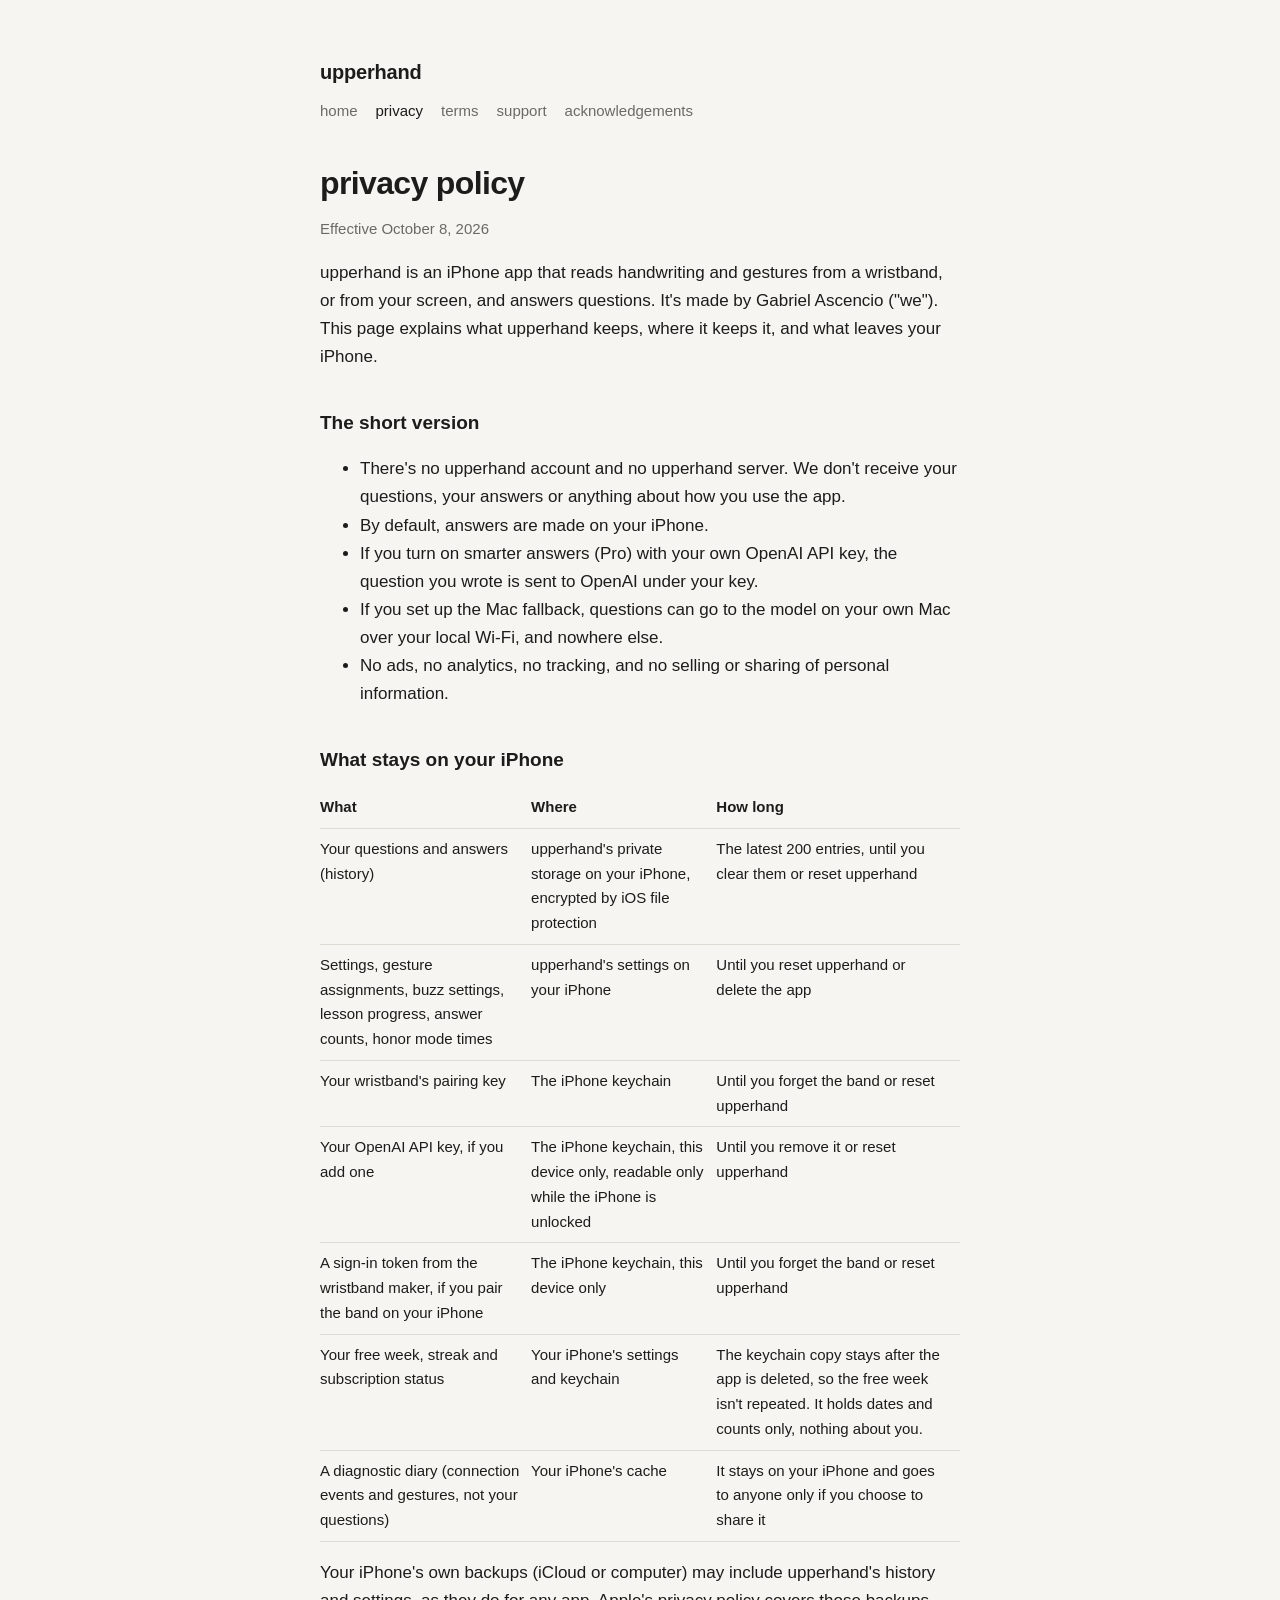
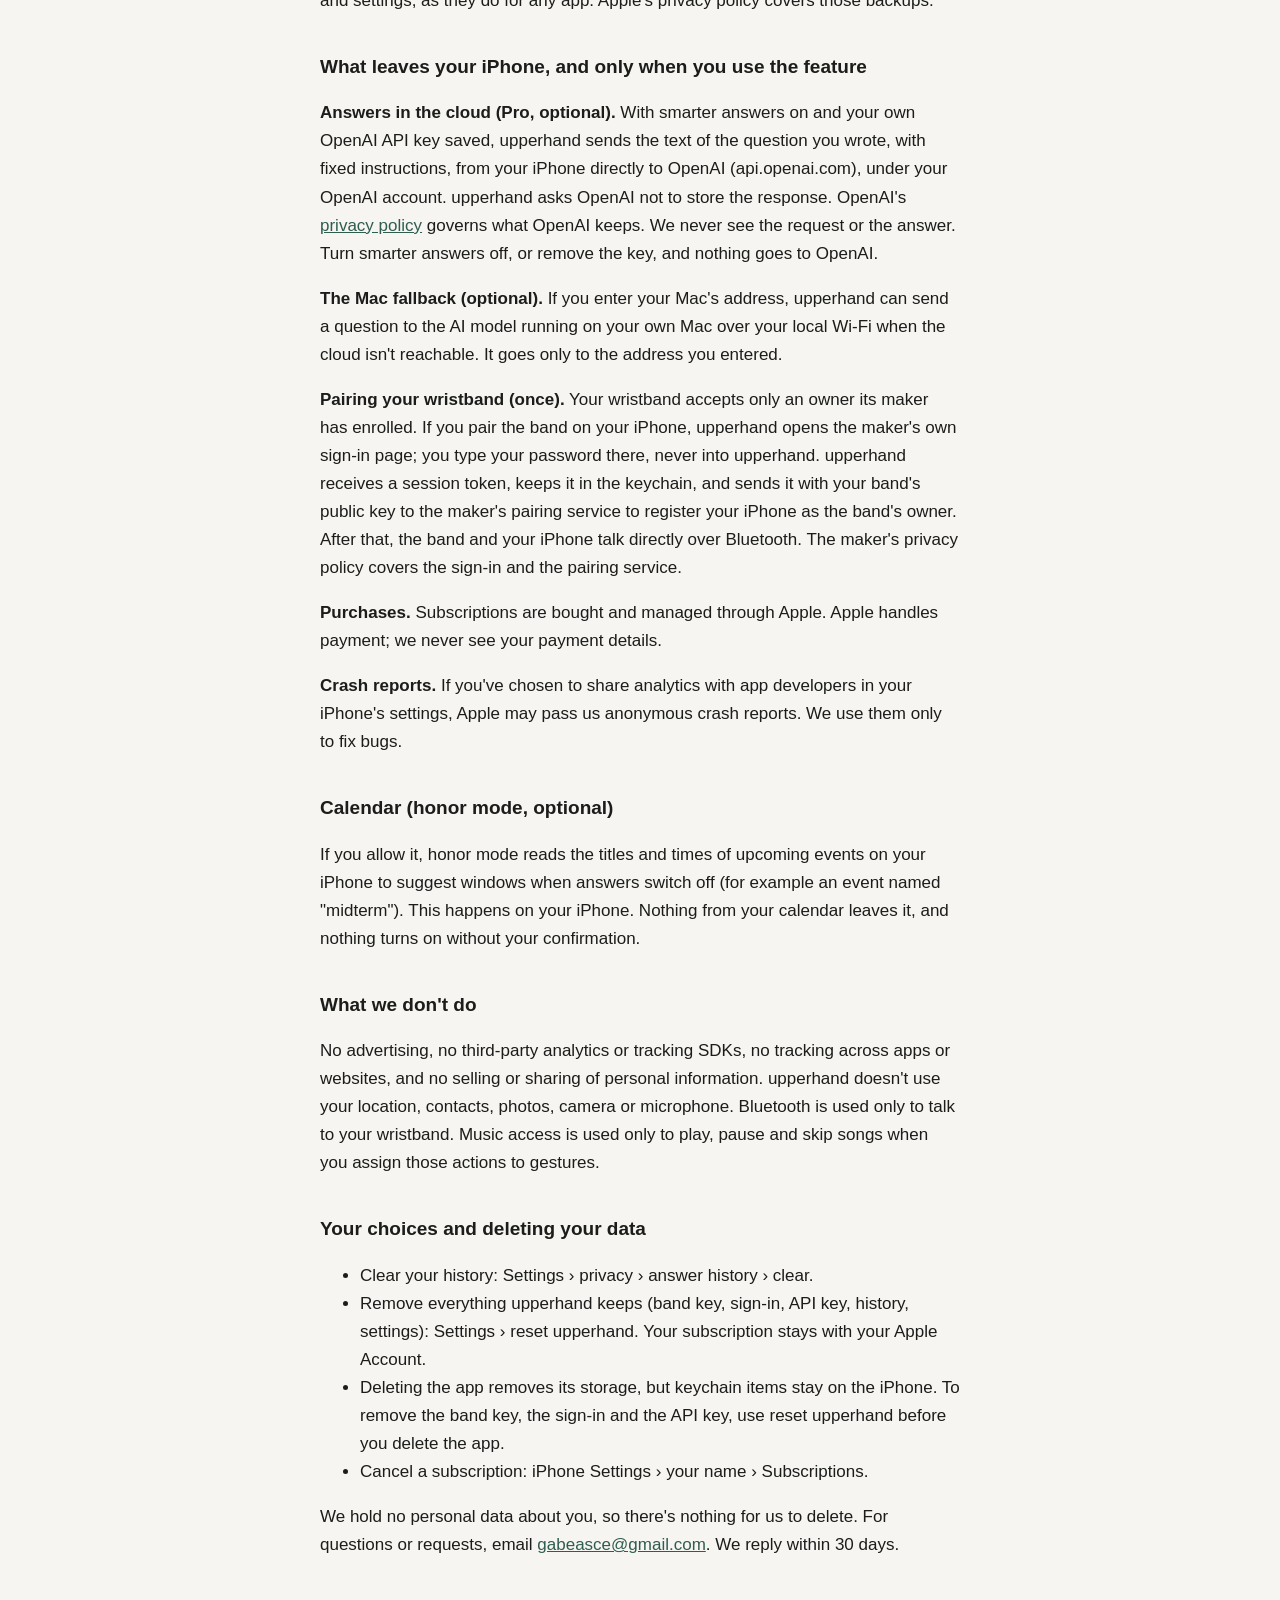
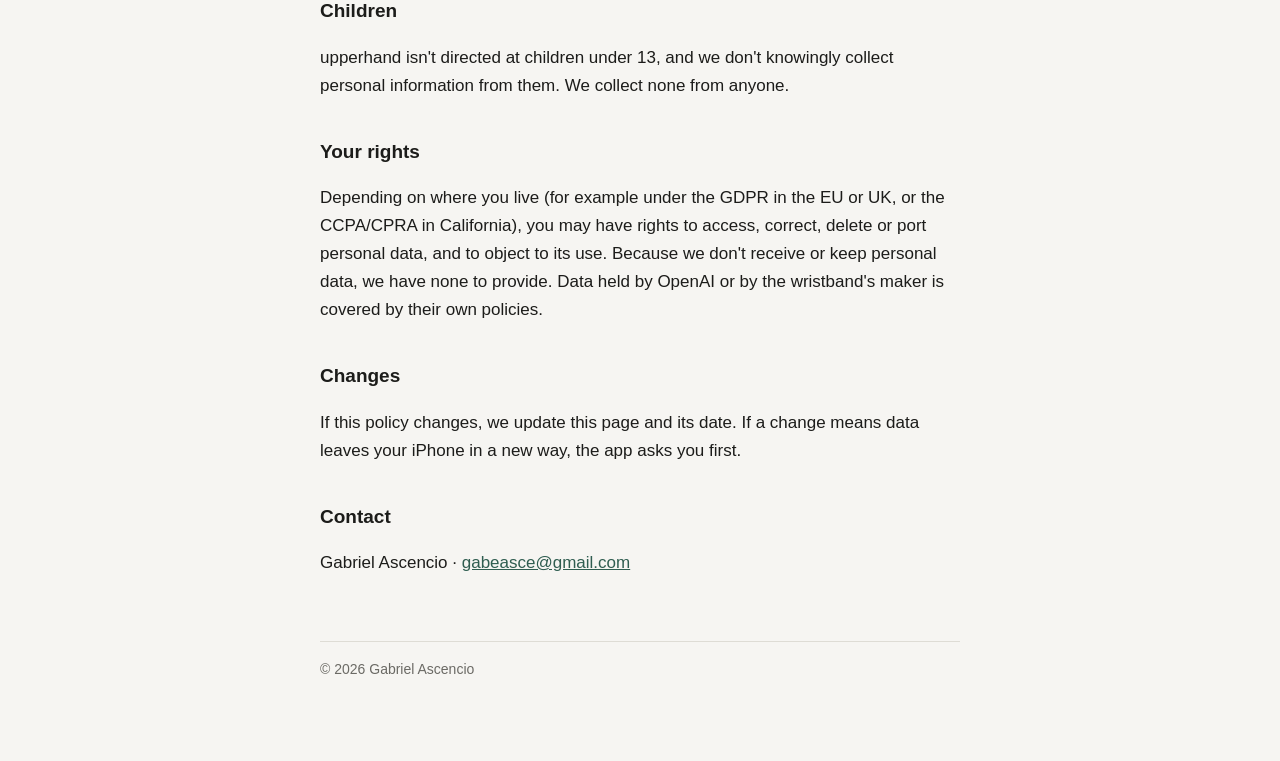
==== privacy.html @ 86aef57f "Add upperhand website: privacy, terms, support, acknowledgements" ====
<!doctype html>
<html lang="en"><head><meta charset="utf-8"><meta name="viewport" content="width=device-width,initial-scale=1">
<title>privacy policy · upperhand</title><link rel="stylesheet" href="style.css">
<style>table{border-collapse:collapse;width:100%;font-size:15px;margin:12px 0}th,td{text-align:left;vertical-align:top;padding:8px 10px 8px 0;border-bottom:1px solid var(--line)}th{font-weight:600}</style></head>
<body><main>
<header><a class="brand" href="./">upperhand</a></header>
<nav><a href="./">home</a><a href="privacy.html" aria-current="page">privacy</a><a href="terms.html">terms</a><a href="support.html">support</a><a href="acknowledgements.html">acknowledgements</a></nav>
<h1>privacy policy</h1>
<p class="muted">Effective October 8, 2026</p>
<p>upperhand is an iPhone app that reads handwriting and gestures from a wristband, or from your screen, and answers questions. It's made by Gabriel Ascencio ("we"). This page explains what upperhand keeps, where it keeps it, and what leaves your iPhone.</p>

<h2>The short version</h2>
<ul>
<li>There's no upperhand account and no upperhand server. We don't receive your questions, your answers or anything about how you use the app.</li>
<li>By default, answers are made on your iPhone.</li>
<li>If you turn on smarter answers (Pro) with your own OpenAI API key, the question you wrote is sent to OpenAI under your key.</li>
<li>If you set up the Mac fallback, questions can go to the model on your own Mac over your local Wi-Fi, and nowhere else.</li>
<li>No ads, no analytics, no tracking, and no selling or sharing of personal information.</li>
</ul>

<h2>What stays on your iPhone</h2>
<table>
<tr><th>What</th><th>Where</th><th>How long</th></tr>
<tr><td>Your questions and answers (history)</td><td>upperhand's private storage on your iPhone, encrypted by iOS file protection</td><td>The latest 200 entries, until you clear them or reset upperhand</td></tr>
<tr><td>Settings, gesture assignments, buzz settings, lesson progress, answer counts, honor mode times</td><td>upperhand's settings on your iPhone</td><td>Until you reset upperhand or delete the app</td></tr>
<tr><td>Your wristband's pairing key</td><td>The iPhone keychain</td><td>Until you forget the band or reset upperhand</td></tr>
<tr><td>Your OpenAI API key, if you add one</td><td>The iPhone keychain, this device only, readable only while the iPhone is unlocked</td><td>Until you remove it or reset upperhand</td></tr>
<tr><td>A sign-in token from the wristband maker, if you pair the band on your iPhone</td><td>The iPhone keychain, this device only</td><td>Until you forget the band or reset upperhand</td></tr>
<tr><td>Your free week, streak and subscription status</td><td>Your iPhone's settings and keychain</td><td>The keychain copy stays after the app is deleted, so the free week isn't repeated. It holds dates and counts only, nothing about you.</td></tr>
<tr><td>A diagnostic diary (connection events and gestures, not your questions)</td><td>Your iPhone's cache</td><td>It stays on your iPhone and goes to anyone only if you choose to share it</td></tr>
</table>
<p>Your iPhone's own backups (iCloud or computer) may include upperhand's history and settings, as they do for any app. Apple's privacy policy covers those backups.</p>

<h2>What leaves your iPhone, and only when you use the feature</h2>
<p><strong>Answers in the cloud (Pro, optional).</strong> With smarter answers on and your own OpenAI API key saved, upperhand sends the text of the question you wrote, with fixed instructions, from your iPhone directly to OpenAI (api.openai.com), under your OpenAI account. upperhand asks OpenAI not to store the response. OpenAI's <a href="https://openai.com/policies/privacy-policy">privacy policy</a> governs what OpenAI keeps. We never see the request or the answer. Turn smarter answers off, or remove the key, and nothing goes to OpenAI.</p>
<p><strong>The Mac fallback (optional).</strong> If you enter your Mac's address, upperhand can send a question to the AI model running on your own Mac over your local Wi-Fi when the cloud isn't reachable. It goes only to the address you entered.</p>
<p><strong>Pairing your wristband (once).</strong> Your wristband accepts only an owner its maker has enrolled. If you pair the band on your iPhone, upperhand opens the maker's own sign-in page; you type your password there, never into upperhand. upperhand receives a session token, keeps it in the keychain, and sends it with your band's public key to the maker's pairing service to register your iPhone as the band's owner. After that, the band and your iPhone talk directly over Bluetooth. The maker's privacy policy covers the sign-in and the pairing service.</p>
<p><strong>Purchases.</strong> Subscriptions are bought and managed through Apple. Apple handles payment; we never see your payment details.</p>
<p><strong>Crash reports.</strong> If you've chosen to share analytics with app developers in your iPhone's settings, Apple may pass us anonymous crash reports. We use them only to fix bugs.</p>

<h2>Calendar (honor mode, optional)</h2>
<p>If you allow it, honor mode reads the titles and times of upcoming events on your iPhone to suggest windows when answers switch off (for example an event named "midterm"). This happens on your iPhone. Nothing from your calendar leaves it, and nothing turns on without your confirmation.</p>

<h2>What we don't do</h2>
<p>No advertising, no third-party analytics or tracking SDKs, no tracking across apps or websites, and no selling or sharing of personal information. upperhand doesn't use your location, contacts, photos, camera or microphone. Bluetooth is used only to talk to your wristband. Music access is used only to play, pause and skip songs when you assign those actions to gestures.</p>

<h2>Your choices and deleting your data</h2>
<ul>
<li>Clear your history: Settings › privacy › answer history › clear.</li>
<li>Remove everything upperhand keeps (band key, sign-in, API key, history, settings): Settings › reset upperhand. Your subscription stays with your Apple Account.</li>
<li>Deleting the app removes its storage, but keychain items stay on the iPhone. To remove the band key, the sign-in and the API key, use reset upperhand before you delete the app.</li>
<li>Cancel a subscription: iPhone Settings › your name › Subscriptions.</li>
</ul>
<p>We hold no personal data about you, so there's nothing for us to delete. For questions or requests, email <a href="mailto:gabeasce@gmail.com">gabeasce@gmail.com</a>. We reply within 30 days.</p>

<h2>Children</h2>
<p>upperhand isn't directed at children under 13, and we don't knowingly collect personal information from them. We collect none from anyone.</p>

<h2>Your rights</h2>
<p>Depending on where you live (for example under the GDPR in the EU or UK, or the CCPA/CPRA in California), you may have rights to access, correct, delete or port personal data, and to object to its use. Because we don't receive or keep personal data, we have none to provide. Data held by OpenAI or by the wristband's maker is covered by their own policies.</p>

<h2>Changes</h2>
<p>If this policy changes, we update this page and its date. If a change means data leaves your iPhone in a new way, the app asks you first.</p>

<h2>Contact</h2>
<p>Gabriel Ascencio · <a href="mailto:gabeasce@gmail.com">gabeasce@gmail.com</a></p>
<footer>© 2026 Gabriel Ascencio</footer>
</main></body></html>
---- style.css ----
:root{--bg:#f6f5f2;--ink:#1c1c1a;--muted:#6b6a65;--line:#dedcd5;--accent:#2f5d50}
@media (prefers-color-scheme:dark){:root{--bg:#141413;--ink:#ecebe6;--muted:#a3a29b;--line:#2c2c2a;--accent:#8fc4b2}}
*{box-sizing:border-box}
body{margin:0;background:var(--bg);color:var(--ink);font:17px/1.65 -apple-system,BlinkMacSystemFont,"SF Pro Text","Helvetica Neue",Arial,sans-serif;-webkit-font-smoothing:antialiased}
main{max-width:680px;margin:0 auto;padding:56px 20px 80px}
header a.brand{font-weight:600;font-size:20px;color:var(--ink);text-decoration:none;letter-spacing:-.01em}
nav{margin:10px 0 40px;display:flex;flex-wrap:wrap;gap:18px;font-size:15px}
nav a{color:var(--muted);text-decoration:none}nav a:hover,nav a[aria-current]{color:var(--ink)}
h1{font-size:32px;line-height:1.2;letter-spacing:-.02em;margin:0 0 8px;font-weight:600}
h2{font-size:19px;margin:36px 0 8px;font-weight:600}
p,li{color:var(--ink)}.muted{color:var(--muted);font-size:15px}
a{color:var(--accent)}
pre{white-space:pre-wrap;font:13px/1.55 ui-monospace,SFMono-Regular,Menlo,monospace;color:var(--muted);background:transparent;border-top:1px solid var(--line);padding-top:14px}
footer{margin-top:64px;border-top:1px solid var(--line);padding-top:16px;font-size:14px;color:var(--muted)}
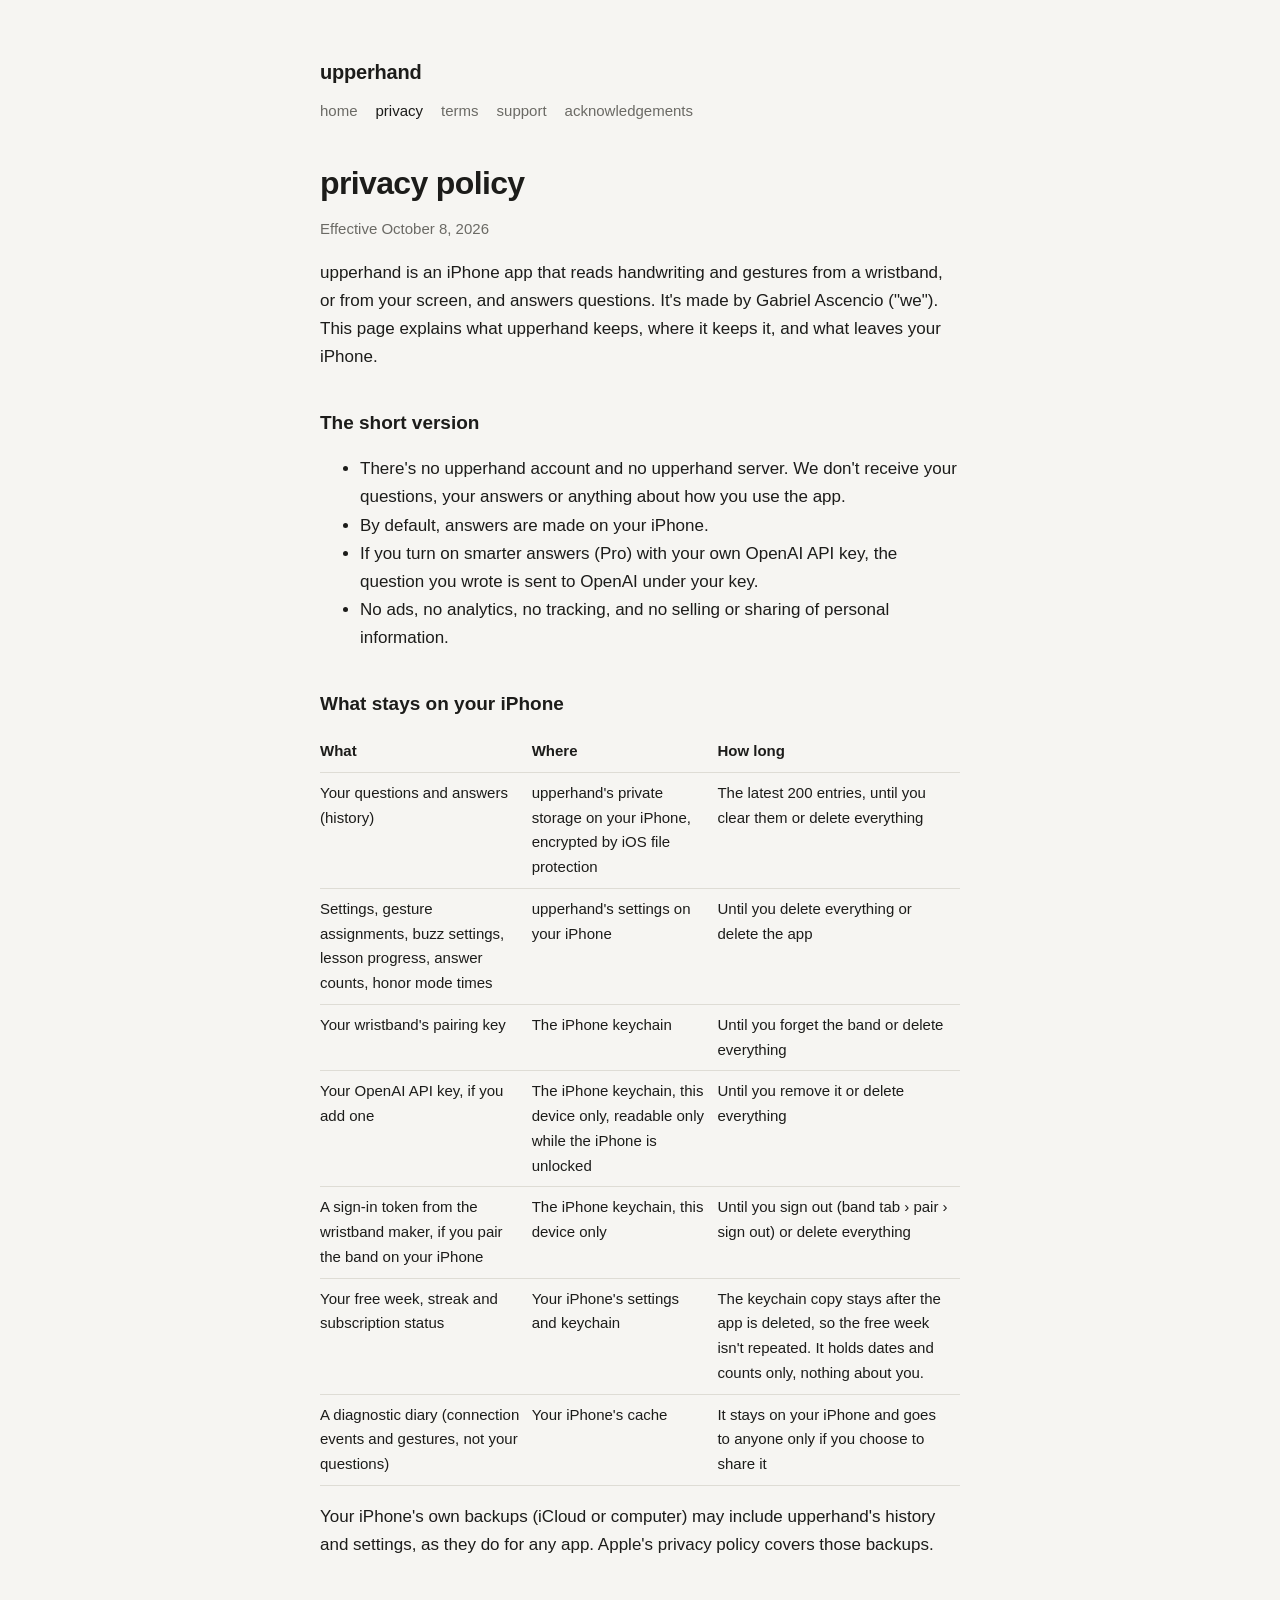
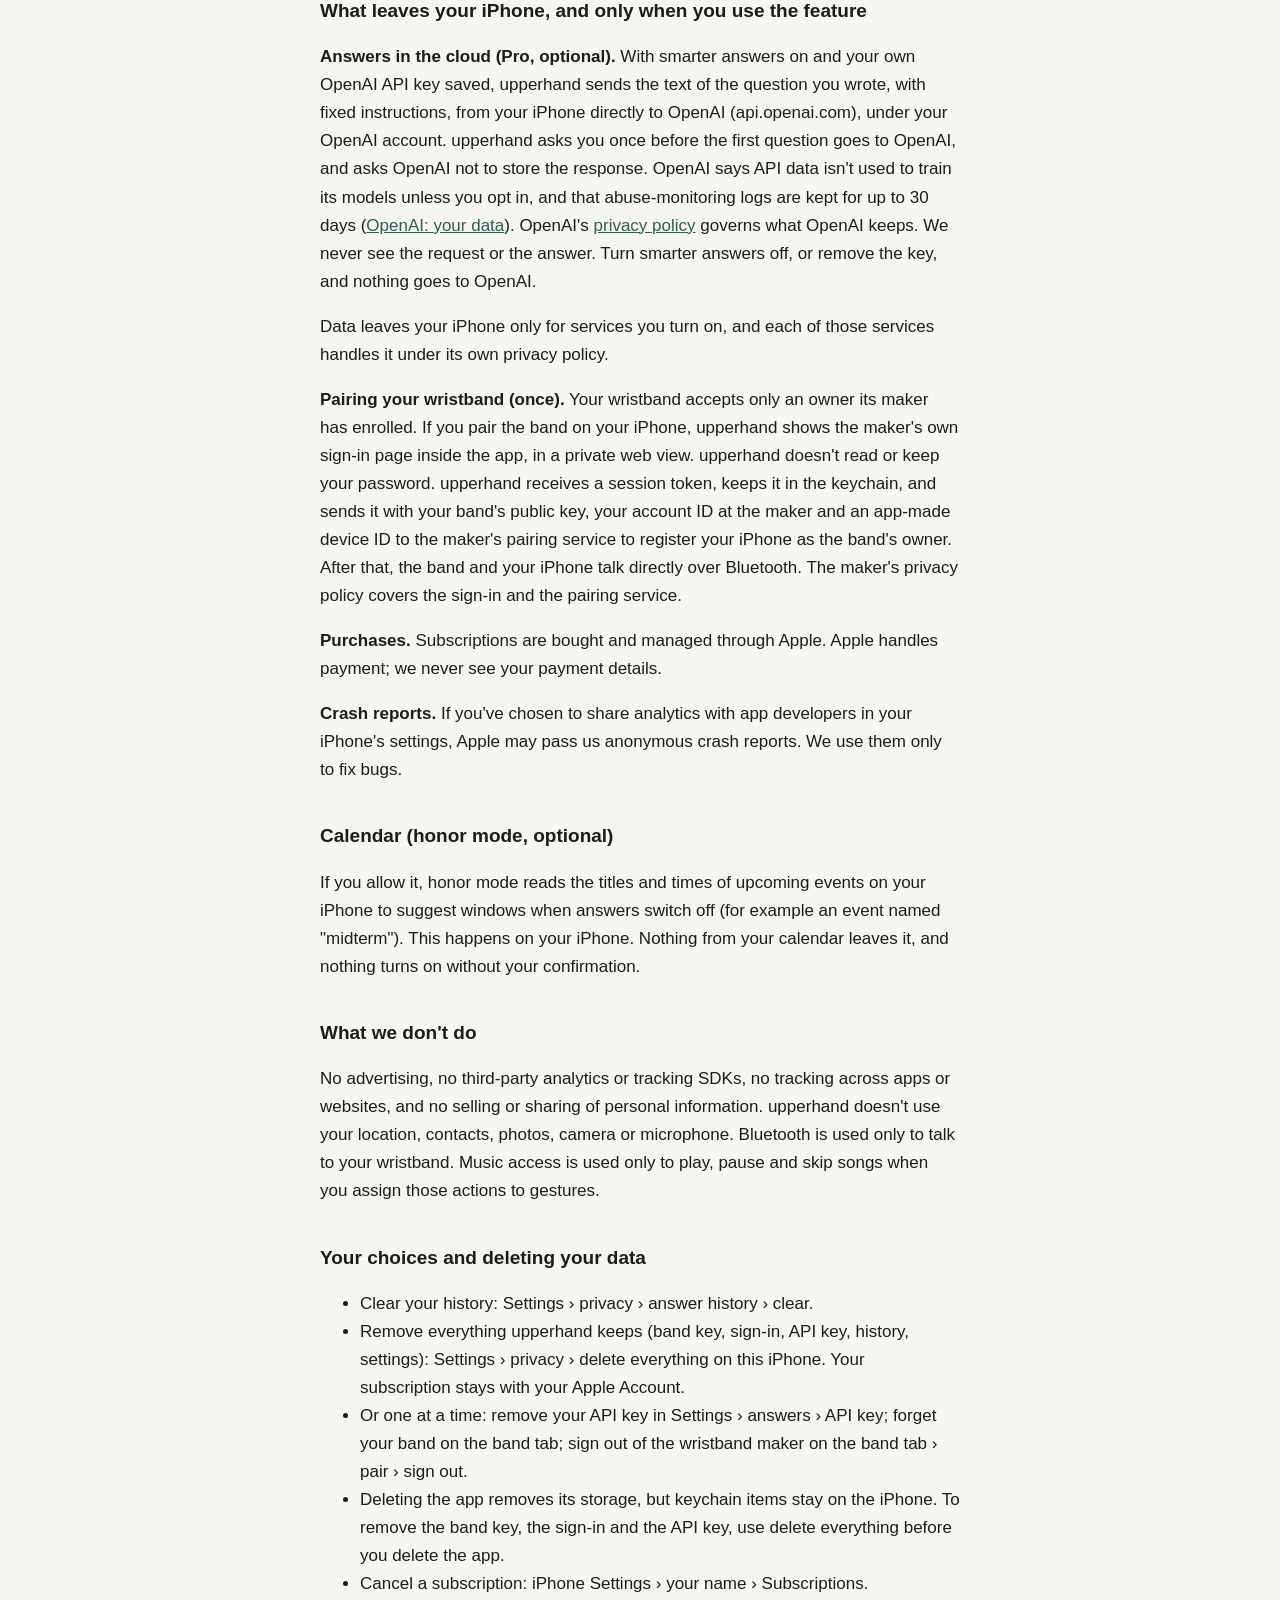
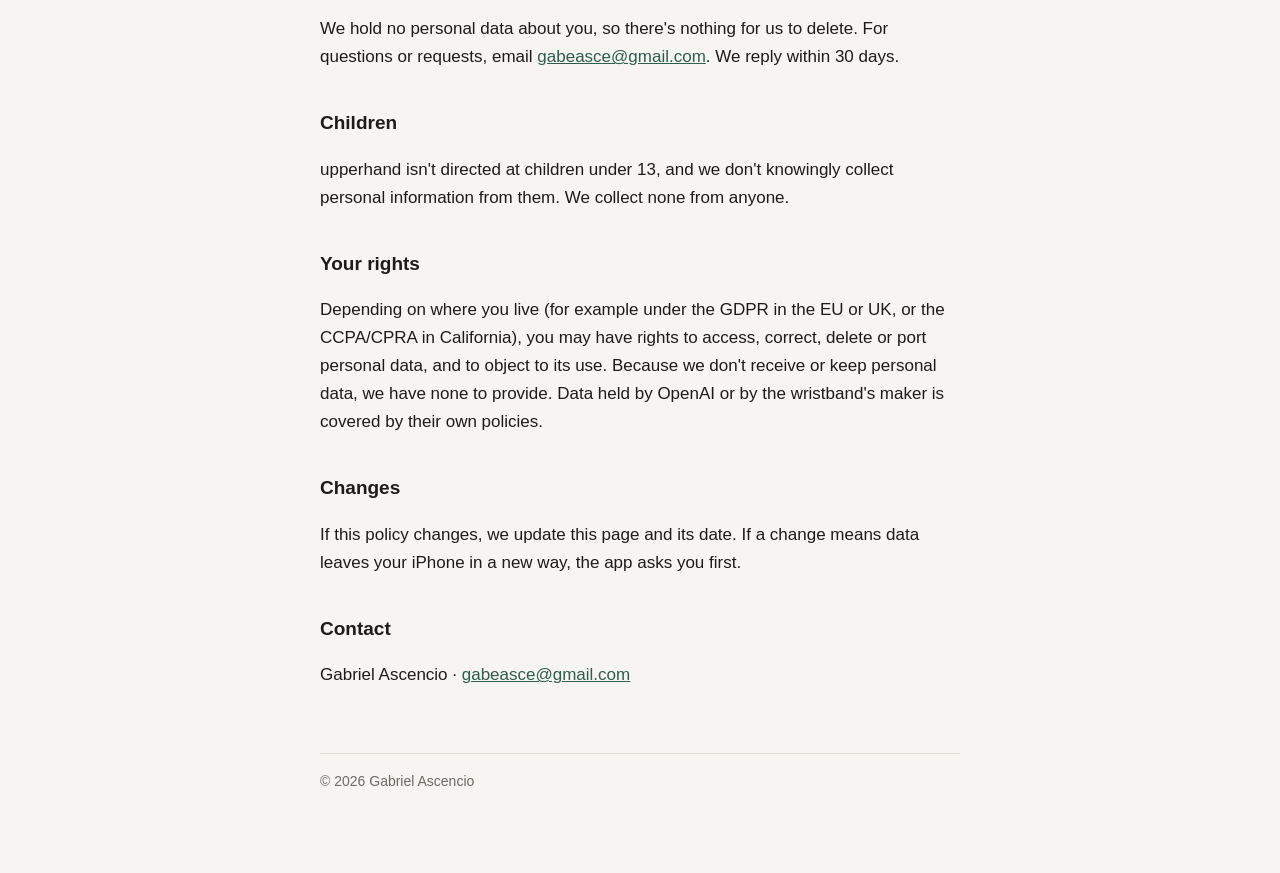
==== commit 5937faef: "Add files via upload" ====
--- a/privacy.html
+++ b/privacy.html
@@ -14,27 +14,26 @@
 <li>There's no upperhand account and no upperhand server. We don't receive your questions, your answers or anything about how you use the app.</li>
 <li>By default, answers are made on your iPhone.</li>
 <li>If you turn on smarter answers (Pro) with your own OpenAI API key, the question you wrote is sent to OpenAI under your key.</li>
-<li>If you set up the Mac fallback, questions can go to the model on your own Mac over your local Wi-Fi, and nowhere else.</li>
 <li>No ads, no analytics, no tracking, and no selling or sharing of personal information.</li>
 </ul>
 
 <h2>What stays on your iPhone</h2>
 <table>
 <tr><th>What</th><th>Where</th><th>How long</th></tr>
-<tr><td>Your questions and answers (history)</td><td>upperhand's private storage on your iPhone, encrypted by iOS file protection</td><td>The latest 200 entries, until you clear them or reset upperhand</td></tr>
-<tr><td>Settings, gesture assignments, buzz settings, lesson progress, answer counts, honor mode times</td><td>upperhand's settings on your iPhone</td><td>Until you reset upperhand or delete the app</td></tr>
-<tr><td>Your wristband's pairing key</td><td>The iPhone keychain</td><td>Until you forget the band or reset upperhand</td></tr>
-<tr><td>Your OpenAI API key, if you add one</td><td>The iPhone keychain, this device only, readable only while the iPhone is unlocked</td><td>Until you remove it or reset upperhand</td></tr>
-<tr><td>A sign-in token from the wristband maker, if you pair the band on your iPhone</td><td>The iPhone keychain, this device only</td><td>Until you forget the band or reset upperhand</td></tr>
+<tr><td>Your questions and answers (history)</td><td>upperhand's private storage on your iPhone, encrypted by iOS file protection</td><td>The latest 200 entries, until you clear them or delete everything</td></tr>
+<tr><td>Settings, gesture assignments, buzz settings, lesson progress, answer counts, honor mode times</td><td>upperhand's settings on your iPhone</td><td>Until you delete everything or delete the app</td></tr>
+<tr><td>Your wristband's pairing key</td><td>The iPhone keychain</td><td>Until you forget the band or delete everything</td></tr>
+<tr><td>Your OpenAI API key, if you add one</td><td>The iPhone keychain, this device only, readable only while the iPhone is unlocked</td><td>Until you remove it or delete everything</td></tr>
+<tr><td>A sign-in token from the wristband maker, if you pair the band on your iPhone</td><td>The iPhone keychain, this device only</td><td>Until you sign out (band tab › pair › sign out) or delete everything</td></tr>
 <tr><td>Your free week, streak and subscription status</td><td>Your iPhone's settings and keychain</td><td>The keychain copy stays after the app is deleted, so the free week isn't repeated. It holds dates and counts only, nothing about you.</td></tr>
 <tr><td>A diagnostic diary (connection events and gestures, not your questions)</td><td>Your iPhone's cache</td><td>It stays on your iPhone and goes to anyone only if you choose to share it</td></tr>
 </table>
 <p>Your iPhone's own backups (iCloud or computer) may include upperhand's history and settings, as they do for any app. Apple's privacy policy covers those backups.</p>
 
 <h2>What leaves your iPhone, and only when you use the feature</h2>
-<p><strong>Answers in the cloud (Pro, optional).</strong> With smarter answers on and your own OpenAI API key saved, upperhand sends the text of the question you wrote, with fixed instructions, from your iPhone directly to OpenAI (api.openai.com), under your OpenAI account. upperhand asks OpenAI not to store the response. OpenAI's <a href="https://openai.com/policies/privacy-policy">privacy policy</a> governs what OpenAI keeps. We never see the request or the answer. Turn smarter answers off, or remove the key, and nothing goes to OpenAI.</p>
-<p><strong>The Mac fallback (optional).</strong> If you enter your Mac's address, upperhand can send a question to the AI model running on your own Mac over your local Wi-Fi when the cloud isn't reachable. It goes only to the address you entered.</p>
-<p><strong>Pairing your wristband (once).</strong> Your wristband accepts only an owner its maker has enrolled. If you pair the band on your iPhone, upperhand opens the maker's own sign-in page; you type your password there, never into upperhand. upperhand receives a session token, keeps it in the keychain, and sends it with your band's public key to the maker's pairing service to register your iPhone as the band's owner. After that, the band and your iPhone talk directly over Bluetooth. The maker's privacy policy covers the sign-in and the pairing service.</p>
+<p><strong>Answers in the cloud (Pro, optional).</strong> With smarter answers on and your own OpenAI API key saved, upperhand sends the text of the question you wrote, with fixed instructions, from your iPhone directly to OpenAI (api.openai.com), under your OpenAI account. upperhand asks you once before the first question goes to OpenAI, and asks OpenAI not to store the response. OpenAI says API data isn't used to train its models unless you opt in, and that abuse-monitoring logs are kept for up to 30 days (<a href="https://developers.openai.com/api/docs/guides/your-data">OpenAI: your data</a>). OpenAI's <a href="https://openai.com/policies/privacy-policy">privacy policy</a> governs what OpenAI keeps. We never see the request or the answer. Turn smarter answers off, or remove the key, and nothing goes to OpenAI.</p>
+<p>Data leaves your iPhone only for services you turn on, and each of those services handles it under its own privacy policy.</p>
+<p><strong>Pairing your wristband (once).</strong> Your wristband accepts only an owner its maker has enrolled. If you pair the band on your iPhone, upperhand shows the maker's own sign-in page inside the app, in a private web view. upperhand doesn't read or keep your password. upperhand receives a session token, keeps it in the keychain, and sends it with your band's public key, your account ID at the maker and an app-made device ID to the maker's pairing service to register your iPhone as the band's owner. After that, the band and your iPhone talk directly over Bluetooth. The maker's privacy policy covers the sign-in and the pairing service.</p>
 <p><strong>Purchases.</strong> Subscriptions are bought and managed through Apple. Apple handles payment; we never see your payment details.</p>
 <p><strong>Crash reports.</strong> If you've chosen to share analytics with app developers in your iPhone's settings, Apple may pass us anonymous crash reports. We use them only to fix bugs.</p>
 
@@ -47,8 +46,9 @@
 <h2>Your choices and deleting your data</h2>
 <ul>
 <li>Clear your history: Settings › privacy › answer history › clear.</li>
-<li>Remove everything upperhand keeps (band key, sign-in, API key, history, settings): Settings › reset upperhand. Your subscription stays with your Apple Account.</li>
-<li>Deleting the app removes its storage, but keychain items stay on the iPhone. To remove the band key, the sign-in and the API key, use reset upperhand before you delete the app.</li>
+<li>Remove everything upperhand keeps (band key, sign-in, API key, history, settings): Settings › privacy › delete everything on this iPhone. Your subscription stays with your Apple Account.</li>
+<li>Or one at a time: remove your API key in Settings › answers › API key; forget your band on the band tab; sign out of the wristband maker on the band tab › pair › sign out.</li>
+<li>Deleting the app removes its storage, but keychain items stay on the iPhone. To remove the band key, the sign-in and the API key, use delete everything before you delete the app.</li>
 <li>Cancel a subscription: iPhone Settings › your name › Subscriptions.</li>
 </ul>
 <p>We hold no personal data about you, so there's nothing for us to delete. For questions or requests, email <a href="mailto:gabeasce@gmail.com">gabeasce@gmail.com</a>. We reply within 30 days.</p>
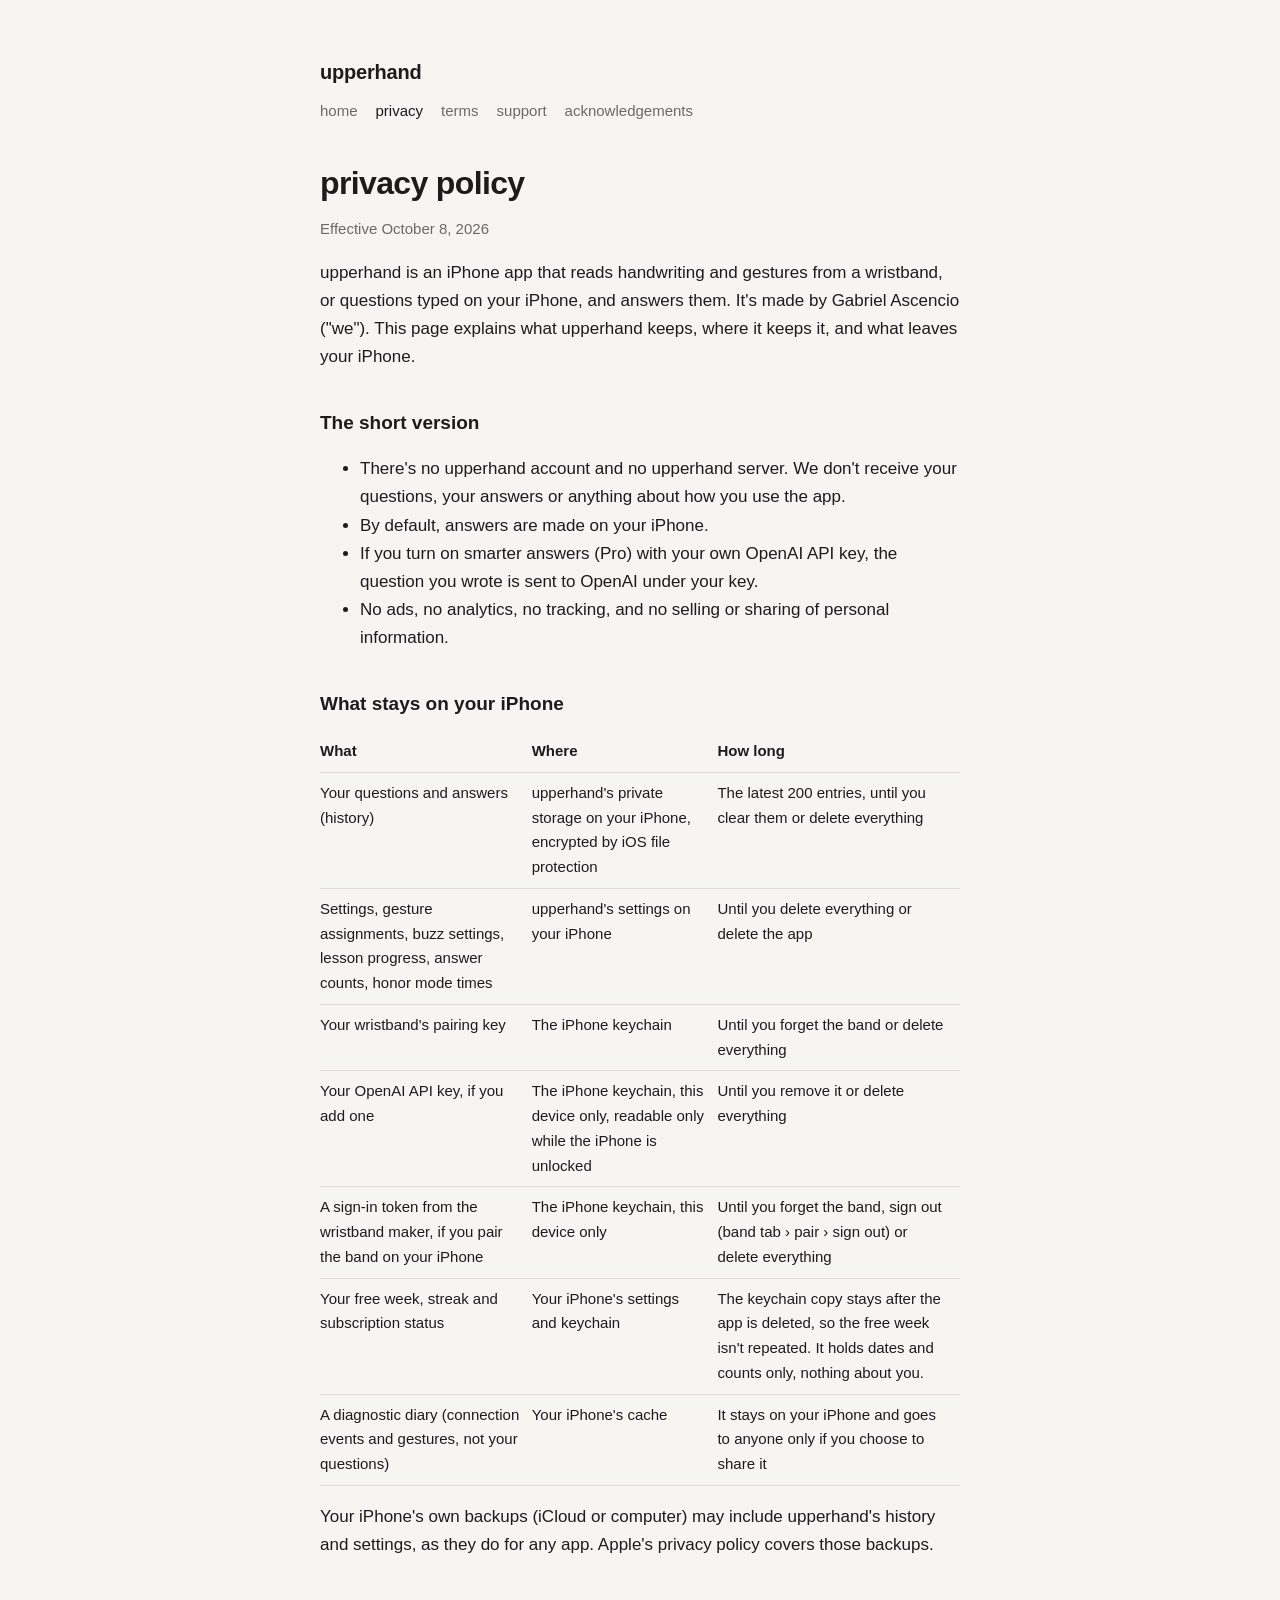
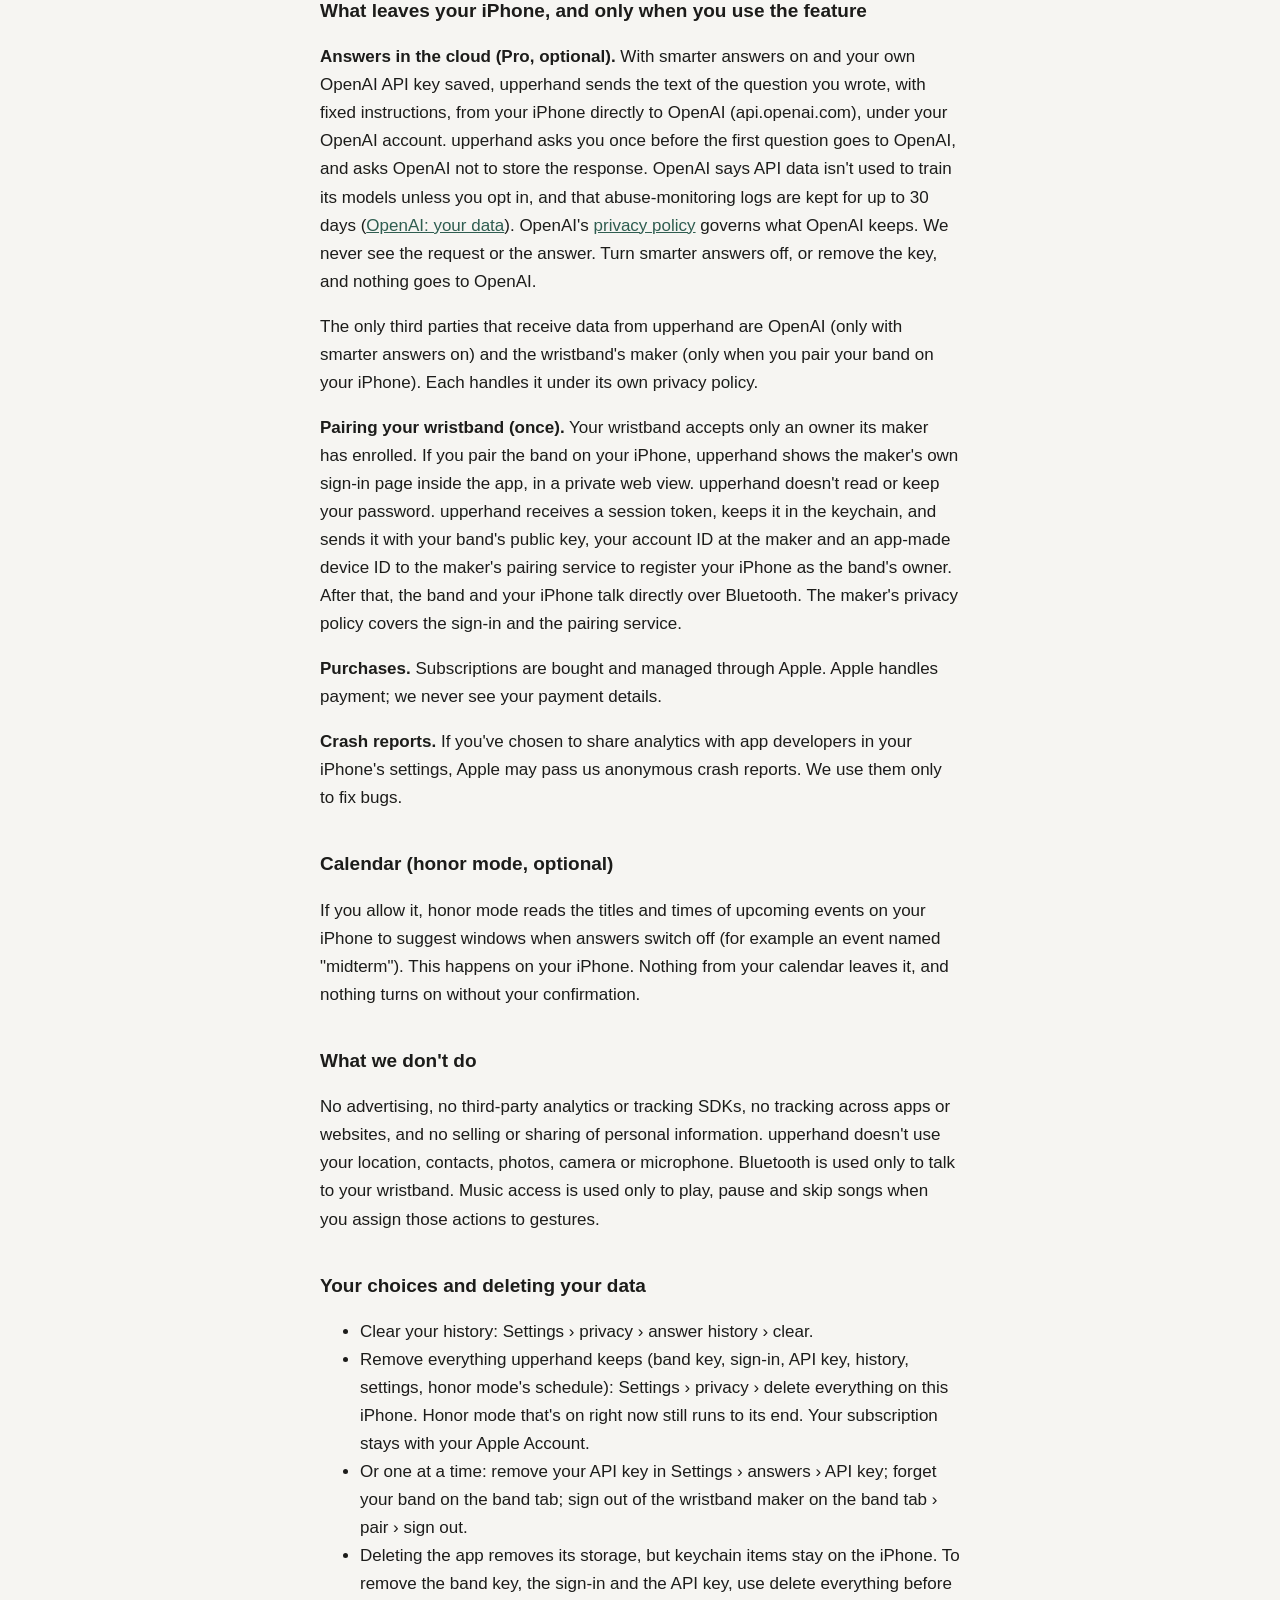
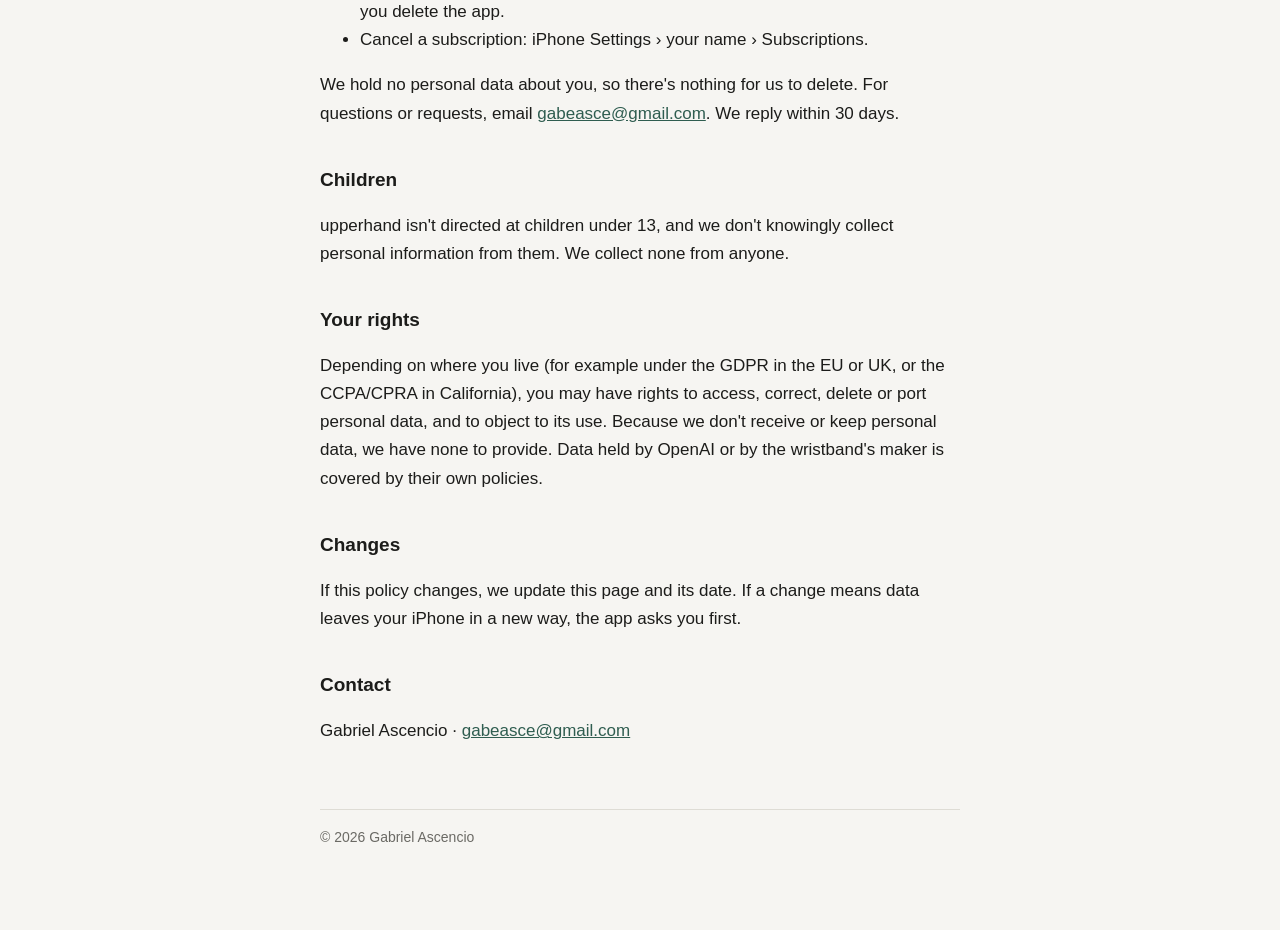
==== commit 831e2816: "Add files via upload" ====
--- a/privacy.html
+++ b/privacy.html
@@ -7,7 +7,7 @@
 <nav><a href="./">home</a><a href="privacy.html" aria-current="page">privacy</a><a href="terms.html">terms</a><a href="support.html">support</a><a href="acknowledgements.html">acknowledgements</a></nav>
 <h1>privacy policy</h1>
 <p class="muted">Effective October 8, 2026</p>
-<p>upperhand is an iPhone app that reads handwriting and gestures from a wristband, or from your screen, and answers questions. It's made by Gabriel Ascencio ("we"). This page explains what upperhand keeps, where it keeps it, and what leaves your iPhone.</p>
+<p>upperhand is an iPhone app that reads handwriting and gestures from a wristband, or questions typed on your iPhone, and answers them. It's made by Gabriel Ascencio ("we"). This page explains what upperhand keeps, where it keeps it, and what leaves your iPhone.</p>
 
 <h2>The short version</h2>
 <ul>
@@ -24,7 +24,7 @@
 <tr><td>Settings, gesture assignments, buzz settings, lesson progress, answer counts, honor mode times</td><td>upperhand's settings on your iPhone</td><td>Until you delete everything or delete the app</td></tr>
 <tr><td>Your wristband's pairing key</td><td>The iPhone keychain</td><td>Until you forget the band or delete everything</td></tr>
 <tr><td>Your OpenAI API key, if you add one</td><td>The iPhone keychain, this device only, readable only while the iPhone is unlocked</td><td>Until you remove it or delete everything</td></tr>
-<tr><td>A sign-in token from the wristband maker, if you pair the band on your iPhone</td><td>The iPhone keychain, this device only</td><td>Until you sign out (band tab › pair › sign out) or delete everything</td></tr>
+<tr><td>A sign-in token from the wristband maker, if you pair the band on your iPhone</td><td>The iPhone keychain, this device only</td><td>Until you forget the band, sign out (band tab › pair › sign out) or delete everything</td></tr>
 <tr><td>Your free week, streak and subscription status</td><td>Your iPhone's settings and keychain</td><td>The keychain copy stays after the app is deleted, so the free week isn't repeated. It holds dates and counts only, nothing about you.</td></tr>
 <tr><td>A diagnostic diary (connection events and gestures, not your questions)</td><td>Your iPhone's cache</td><td>It stays on your iPhone and goes to anyone only if you choose to share it</td></tr>
 </table>
@@ -32,7 +32,7 @@
 
 <h2>What leaves your iPhone, and only when you use the feature</h2>
 <p><strong>Answers in the cloud (Pro, optional).</strong> With smarter answers on and your own OpenAI API key saved, upperhand sends the text of the question you wrote, with fixed instructions, from your iPhone directly to OpenAI (api.openai.com), under your OpenAI account. upperhand asks you once before the first question goes to OpenAI, and asks OpenAI not to store the response. OpenAI says API data isn't used to train its models unless you opt in, and that abuse-monitoring logs are kept for up to 30 days (<a href="https://developers.openai.com/api/docs/guides/your-data">OpenAI: your data</a>). OpenAI's <a href="https://openai.com/policies/privacy-policy">privacy policy</a> governs what OpenAI keeps. We never see the request or the answer. Turn smarter answers off, or remove the key, and nothing goes to OpenAI.</p>
-<p>Data leaves your iPhone only for services you turn on, and each of those services handles it under its own privacy policy.</p>
+<p>The only third parties that receive data from upperhand are OpenAI (only with smarter answers on) and the wristband's maker (only when you pair your band on your iPhone). Each handles it under its own privacy policy.</p>
 <p><strong>Pairing your wristband (once).</strong> Your wristband accepts only an owner its maker has enrolled. If you pair the band on your iPhone, upperhand shows the maker's own sign-in page inside the app, in a private web view. upperhand doesn't read or keep your password. upperhand receives a session token, keeps it in the keychain, and sends it with your band's public key, your account ID at the maker and an app-made device ID to the maker's pairing service to register your iPhone as the band's owner. After that, the band and your iPhone talk directly over Bluetooth. The maker's privacy policy covers the sign-in and the pairing service.</p>
 <p><strong>Purchases.</strong> Subscriptions are bought and managed through Apple. Apple handles payment; we never see your payment details.</p>
 <p><strong>Crash reports.</strong> If you've chosen to share analytics with app developers in your iPhone's settings, Apple may pass us anonymous crash reports. We use them only to fix bugs.</p>
@@ -46,7 +46,7 @@
 <h2>Your choices and deleting your data</h2>
 <ul>
 <li>Clear your history: Settings › privacy › answer history › clear.</li>
-<li>Remove everything upperhand keeps (band key, sign-in, API key, history, settings): Settings › privacy › delete everything on this iPhone. Your subscription stays with your Apple Account.</li>
+<li>Remove everything upperhand keeps (band key, sign-in, API key, history, settings, honor mode's schedule): Settings › privacy › delete everything on this iPhone. Honor mode that's on right now still runs to its end. Your subscription stays with your Apple Account.</li>
 <li>Or one at a time: remove your API key in Settings › answers › API key; forget your band on the band tab; sign out of the wristband maker on the band tab › pair › sign out.</li>
 <li>Deleting the app removes its storage, but keychain items stay on the iPhone. To remove the band key, the sign-in and the API key, use delete everything before you delete the app.</li>
 <li>Cancel a subscription: iPhone Settings › your name › Subscriptions.</li>
